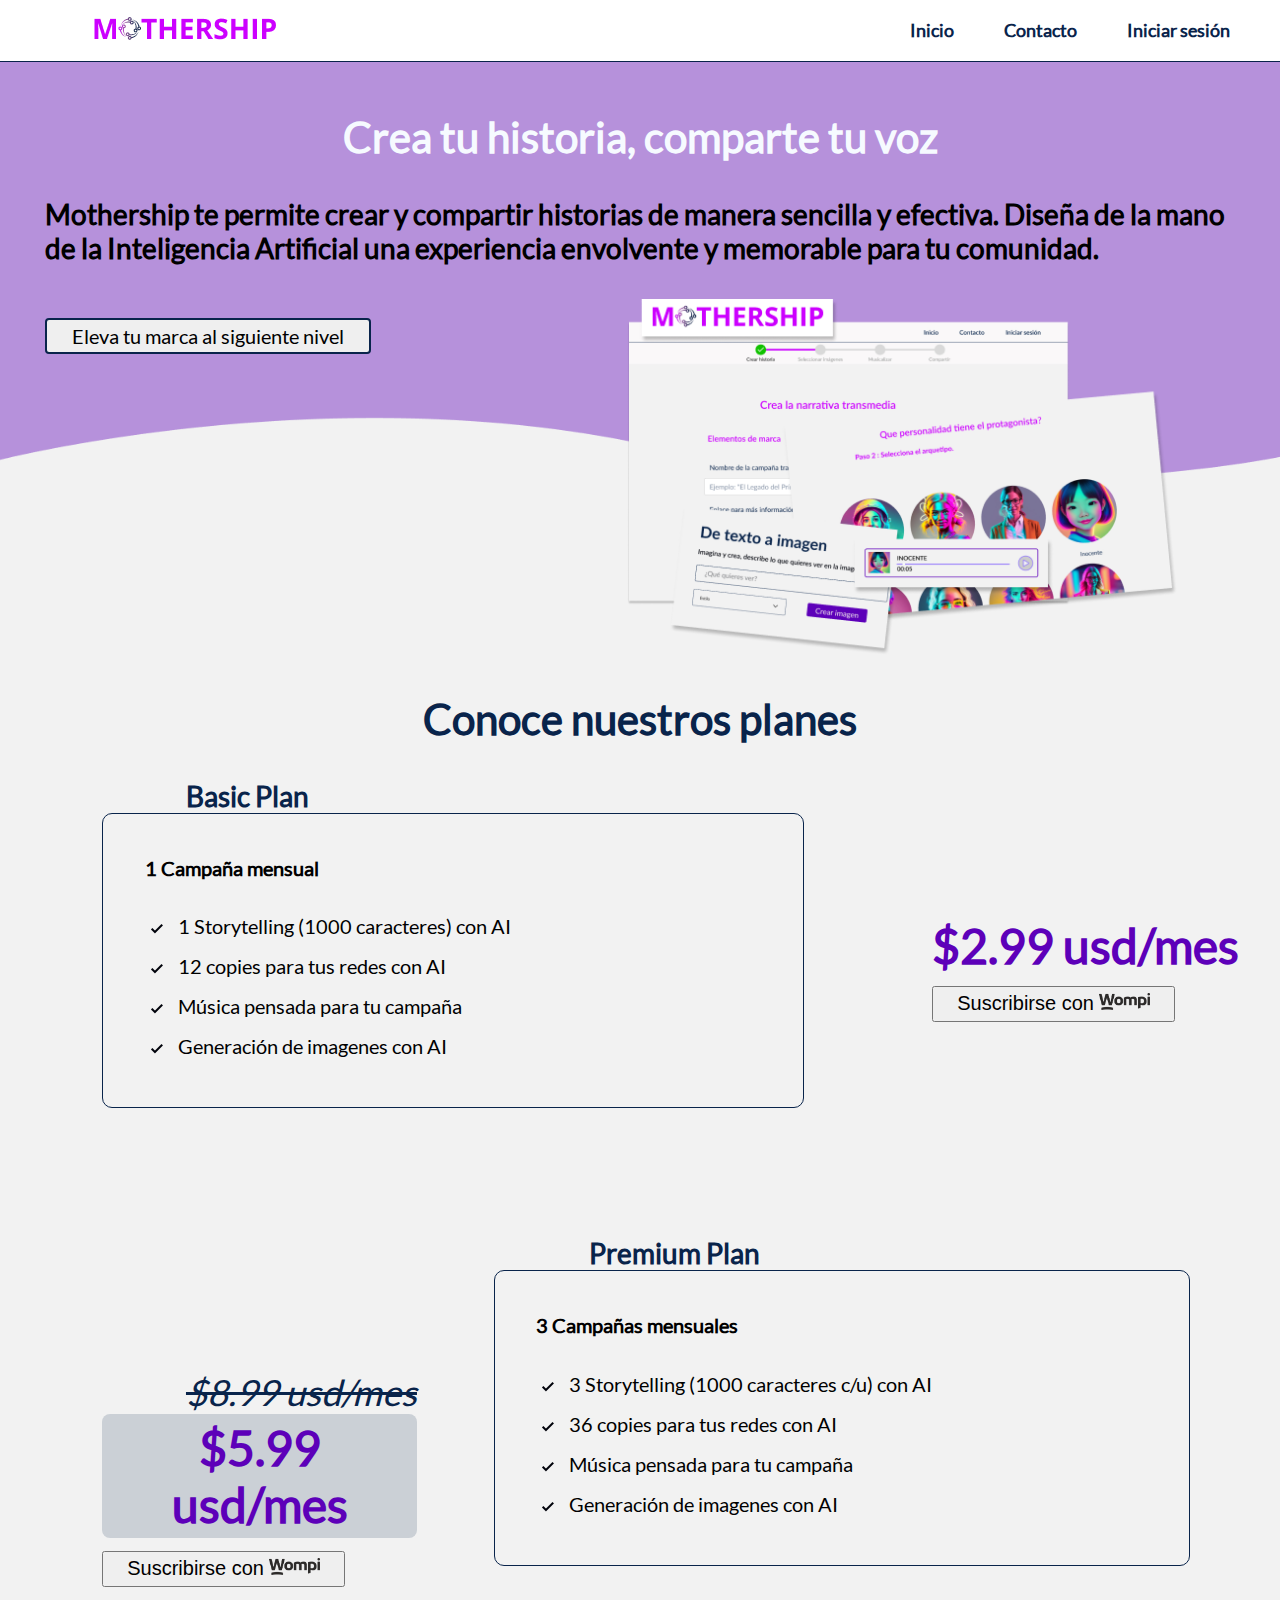
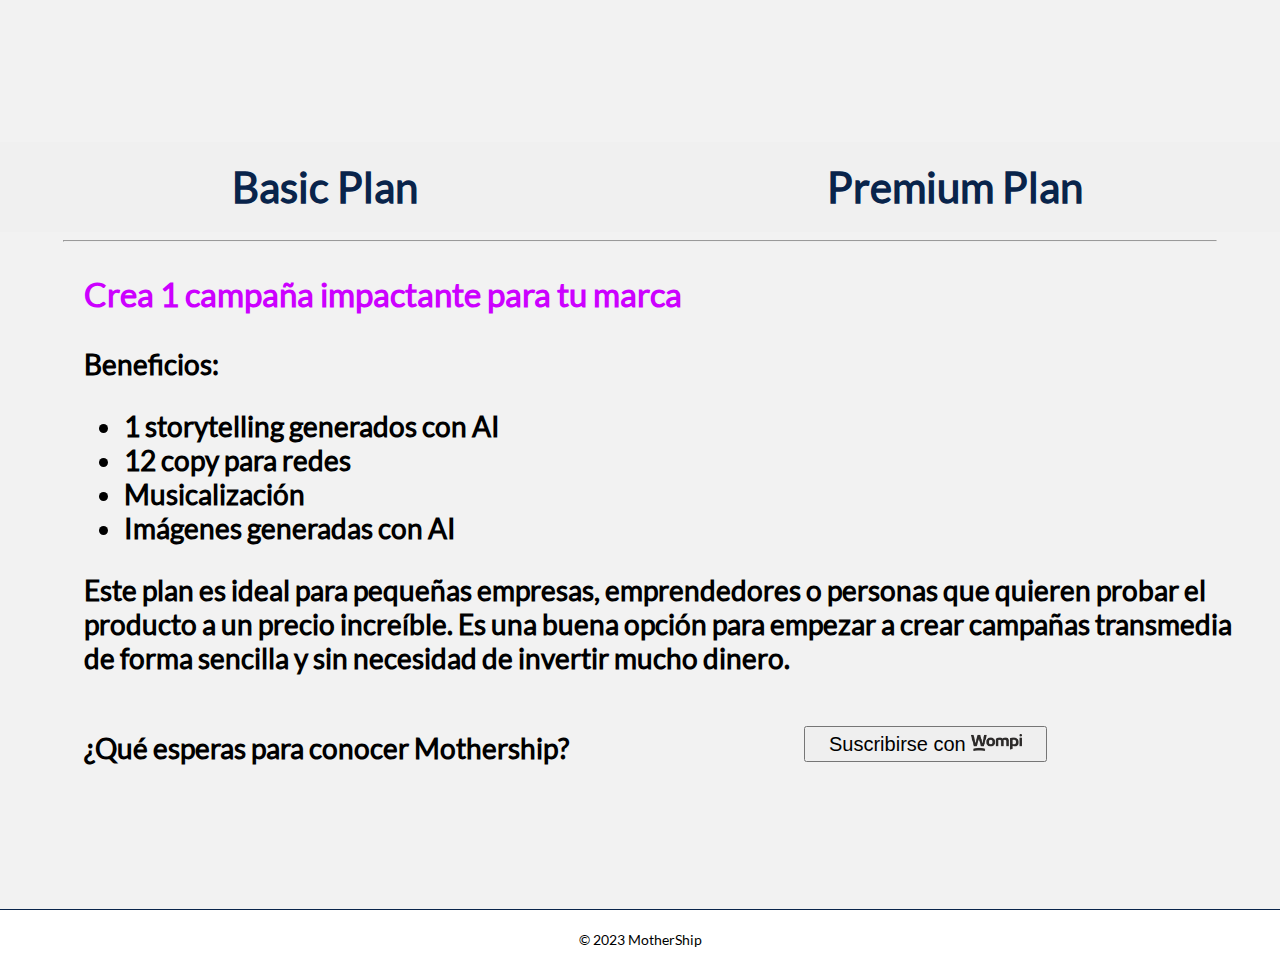
==== index.html @ 2e379091 "cambio" ====
<!DOCTYPE html>
<html lang="en">
<head>
    <meta charset="UTF-8">
    <meta name="viewport" content="width=device-width, initial-scale=1.0">
    <link rel="stylesheet" href="./css/planes.css">
    <title>Conoce nuestros planes</title>
</head>
<body>
    <header>
        <div class="logo">
            <img src="./images/Logo.png" alt="Logo de MotherShip" id="logo">
        </div>
        <nav class="opciones">
            <ul id="nav-list">
                <li><a href="#">Inicio</a></li>
                <li><a href="#">Contacto</a></li>
                <li><a href="#">Iniciar sesión</a></li>
            </ul>
            <div id="menu-icon">&#9776;</div>
        </nav>
        <div id="logout-icon">
            <img src="./images/cerrar.png" alt="Cerrar sesión">
        </div>
    </header>
    <div class="introduccion">
        <div class="introduccion background-image"></div>
        <h2>Crea tu historia, comparte tu voz</h2>
        <p>Mothership te permite crear y compartir historias de manera sencilla y efectiva. Diseña de la mano de la Inteligencia Artificial 
        una experiencia envolvente y memorable para tu comunidad.</p>
        <div class="componentes">
            <div class="boton">
                <button class="button" href="#">Eleva tu marca al siguiente nivel</button>
            </div>
            <div class="screen">
                <img class="screenshot" src="./images/Component1.png" alt="ScreenMothership">
            </div>
          </div>
    </div>

    <div class="infoplanes">
        <h2>Conoce nuestros planes</h2>
        <h3 id="basictitle">Basic Plan</h3>
        <div class="basicplan">
            <div class="infobasicplan">
                <h4>1 Campaña mensual</h4>
                <ul class="list">
                <li>1 Storytelling (1000 caracteres) con AI</li>
                <li>12 copies para tus redes con AI</li>
                <li>Música pensada para tu campaña</li>
                <li>Generación de imagenes con AI</li>
            </ul>
            </div>
            <div class="valorbasic">
                <h2 id="valor1">$2.99 usd/mes</h2>
                <button class="suscribirse">Suscribirse con <img src="./images/Wompi.png"></button>
            </div>
        </div>

        <h3 id="premiumtitle">Premium Plan</h3>
        <div class="premiumplan">
        <div class="valorpremium">
            <p>$8.99 usd/mes</p>
            <h2 id="valor2">$5.99 usd/mes</h2>
            <button class="suscribirse">Suscribirse con <img src="./images/Wompi.png"></button>
        </div>
            <div class="infopremiumplan">
                <h4>3 Campañas mensuales</h4>
                <ul class="list">
                <li>3 Storytelling (1000 caracteres c/u) con AI</li>
                <li>36 copies para tus redes con AI</li>
                <li>Música pensada para tu campaña</li>
                <li>Generación de imagenes con AI</li>
            </ul>
            </div>
        </div>
    </div>

    <div class="tabs-container">
        <div class="tab tab-basic active" onclick="showTab('basic')" id="tabBasic">Basic Plan</div>
        <div class="tab tab-premium active" onclick="showTab('premium')" id="tabPremium">Premium Plan</div>
    </div>
    <hr>
    <div id="basic" class="tab-content active">
        <h3 id="crea1">Crea 1 campaña impactante para tu marca</h3>
        <p>Beneficios:</p>
        <ul>
            <li>1 storytelling generados con AI</li>
            <li>12 copy para redes</li>
            <li>Musicalización</li>
            <li>Imágenes generadas con AI</li>
        </ul>
        <p>Este plan es ideal para pequeñas empresas, emprendedores o personas que quieren probar el producto a un precio increíble. Es una buena opción 
            para empezar a crear campañas transmedia de forma sencilla y sin necesidad de invertir mucho dinero.</p>
        <div class="final">
        <p>¿Qué esperas para conocer Mothership?</p>
        <button class="suscribirse">Suscribirse con <img src="./images/Wompi.png"></button>
    </div>
    </div>

    <div id="premium" class="tab-content">
        <h3 id="crea3">Crea 3 campañas inolvidables para tu comunidad</h3>
        <p>Beneficios:</p>
        <ul>
            <li>3 storytelling generados con AI</li>
            <li>36 copy para redes</li>
            <li>Musicalización e imágenes generadas con AI</li>
            <li>33% de descuento sobre el precio real</li>
        </ul>
        <p>Este plan es ideal para publicistas, grandes empresas, creadores de contenido o community managers. Es una buena 
            opción para empresas que necesitan crear una estrategia de marketing transmedia completa y sostenible</p>
        <div class="final">
        <p>¿Qué esperas para sumarte a Mothership?</p>
        <button class="suscribirse">Suscribirse con <img src="./images/Wompi.png"></button>
    </div>
    </div>

    <footer>
        <div class="copyright">
            <p>© 2023 MotherShip</p>
        </div>
    </footer>

    <script src="./javascript/planes.js"></script>
</body>
</html>
---- css/planes.css ----
@font-face {
    font-family: 'Lato';
    src: url('../fonts/Lato-Regular.ttf') format('truetype');
    font-weight: 400;
    font-style: normal;
}

body {
    background-color:#F2F2F2;
    font-family:'Lato',sans-serif;
    padding: 0;
    margin: 0;
}

header {
    display: flex;
    padding: 0;
    padding-top: 1px;
    padding-left: 83px;
    padding-right: 50px;
    justify-content: space-between;
    align-items: center;
    background-color: white;
    height: 3.75rem;
    border-bottom: 1px solid #09244B;
}

.logo img {
    max-width: 238px;
    height: auto;
}

.opciones ul {
    list-style-type: none;
    padding: 0;
    margin: 0;
    display: flex;
}

.opciones li {
    padding-left: 50px;
}

#menu-icon {
    font-size: 24px;
    cursor: pointer;
    display: none;
}

#logout-icon {
    display: none;
    cursor: pointer;
    align-items: center;
    font-size: 24px;
}

.opciones a {
    text-decoration: none;
    color:#09244B;
    font-weight: bold;
    font-size: 18px;
    line-height: 21.6px;
}

.opciones a:hover {
    text-decoration: underline;
} 

.introduccion {
    background-image: url(../images/Flag.png);
    background-repeat: no-repeat;
    background-position:initial;
    background-size: 100% 70%;
}

h2 {
    text-align: center;
    font-size: 42px;
}

.introduccion h2 {
    color: #F6FAFF;
    margin-top: 0;
    padding-top: 50px;
}

.introduccion p {
    color: 10px #09244B;
    padding-left: 3.5%;
    padding-right: 3.5%;
    font-size: 28px;
    font-weight:600;
}

.componentes {
    display: flex;
    align-items: stretch;
}

.boton {
    width: 50%;
    height: 100%;
    margin-left: 3.5%;
    margin-top: 2%;
}

.button {
    font-size: 20px;
    width: 20.4rem;
    height: 2.25rem;
    font-family:'Lato', sans-serif;
    font-weight: 400;
    border-radius: 4px;
    border:2px solid #09244B;
    cursor: pointer;
}

.screen {
    padding-right: 8%;
    padding-top: 0.5%;
}

.screenshot {
    width: 34.4rem;
    height: 22.3rem;
}

.infoplanes {
    margin-bottom: 10px;
}

.infoplanes h2 {
    color: #09244B ;
}

#basictitle {
    font-size: 1.75rem;
    margin-left: 14.5%;
    color:  #09244B;
    margin-bottom: 0;
}

.infobasicplan {
    width: 43.75rem;
    height: 16.75rem;
    margin-left: 8%;
    margin-right: 10%;
    border: 1px solid #09244B;
    border-radius: 10px;
    padding-bottom: 2%;
}

.infobasicplan h4 {
    margin-top: 6%;
    margin-left: 6%;
    font-size: 1.25rem;
    font-weight: 600;
}

.list {
    list-style-type: none;
}

.list li {
    position: relative;
    margin-left: 4%;
    font-size: 1.25rem;
    padding: 0.5rem;
    font-weight: 400;
    list-style-image: url(/images/icon.png);
}

.basicplan {
    display: flex;
}

.suscribirse img {
    width: 3.155rem;
    height: 1.06rem;
}

#valor1 {
    color: #5D00B9;
    margin-bottom: 6px;
    font-size: 3rem;
}

.valorbasic {
    align-items: center;
    padding-top: 5%;
}

.suscribirse {
    margin-top: 2%;
    width: 15.15rem;
    height: 2.25rem;
    font-size: 1.25rem;
    cursor: pointer;
}

#premiumtitle {
    margin-top: 10%;
    margin-left: 46%;
    color:  #09244B;
    font-size: 1.75rem;
    margin-bottom: 0;  
}


.infopremiumplan {
    width: 43.75rem;
    height: 16.75rem;
    margin-left: 6%;
    margin-right: 7%;
    margin-bottom: 13%;
    border: 1px solid #09244B;
    border-radius: 10px;
    padding-bottom: 2%;
}

.infopremiumplan h4 {
    margin-top: 6%;
    margin-left: 6%;
    font-size: 1.25rem;
    font-weight: 600;
}

.premiumplan {
    display: flex;
}

.valorpremium img {
    height: 16.96px;
}

#valor2 {
    color: #5D00B9;
    margin-bottom: 6px;
    font-size: 3rem;
    background-color: #09244b2a;
    padding: 5px;
    border-radius: 8px;
    margin-top: 0;
}

.valorpremium {
    margin-left: 8%;
    align-items: center;
    padding-top: 5%;
}

.valorpremium p {
    font-size: 2.25rem;
    text-decoration: line-through;
    font-style: italic;
    text-align: right;
    margin-bottom: 0;
    color: #09244B;
}


hr {
    color: 2px solid #09244B;
    width: 90%;
}

.tabs-container {
    display: flex;
    justify-content: space-between;
    background-color: #f0f0f0;
    padding: 10px;
}

.tab {
    cursor: pointer;
    width: 50%;
    text-align: center;
    padding: 10px;
    font-size: 2.625rem;
    font-weight: 700;
    color:  #CC00FF;
}

#basic,
#premium {
    padding-top: 0;
    margin-left: 5%;
    font-size: 1.75rem;
    font-weight: 600;
}

#basic h3,
#premium h3{
    color:#CC00FF
}

.tab-content {
    display: none;
    padding: 20px;
    border-top: none;
}

.tab-content.active {
    display: block;
}

#tabBasic.active {
    order: 1;
    color: #09244B;
}

#tabPremium.active {
    order: 2;
    color: #09244B;
}

.final {
    display: flex;
}

.final button {
    margin-left: 20%;
}

footer {
    display: flex;
    justify-content: space-between;
    align-items: center;
    place-items: center;
    text-align: center;
    background-color: white;
    height: 3.75rem;
    margin-top: 6rem;
    border-top:1px solid #09244B;
}

.copyright {
    width: 100%;
    color: 1px #09244B;
}

.copyright p {
    font-size: 0.875rem;
}

@media only screen and (max-width: 640px) {
    
    header {
        padding-left: 10px;
        padding-right: 10px;
    }
    
    .logo {
        order: 2;
        text-align: center;
    }
    
    .opciones ul {
        display: none;
        flex-direction: column;
        position: absolute;
        top: 60px;
        left: 10px;
        background-color: #f8f8f8;
        padding: 10px;
        border-radius: 5px;
        box-shadow: 0 0 10px rgba(0, 0, 0, 0.1);
    }
    
    #nav-list.show {
        display: flex;
    }
    
    .opciones li {
        margin: 5px 0;
    }
    
    #menu-icon {
        display: block;
    }
    
    #logout-icon {
        display: block;
        order: 3;
    }
}
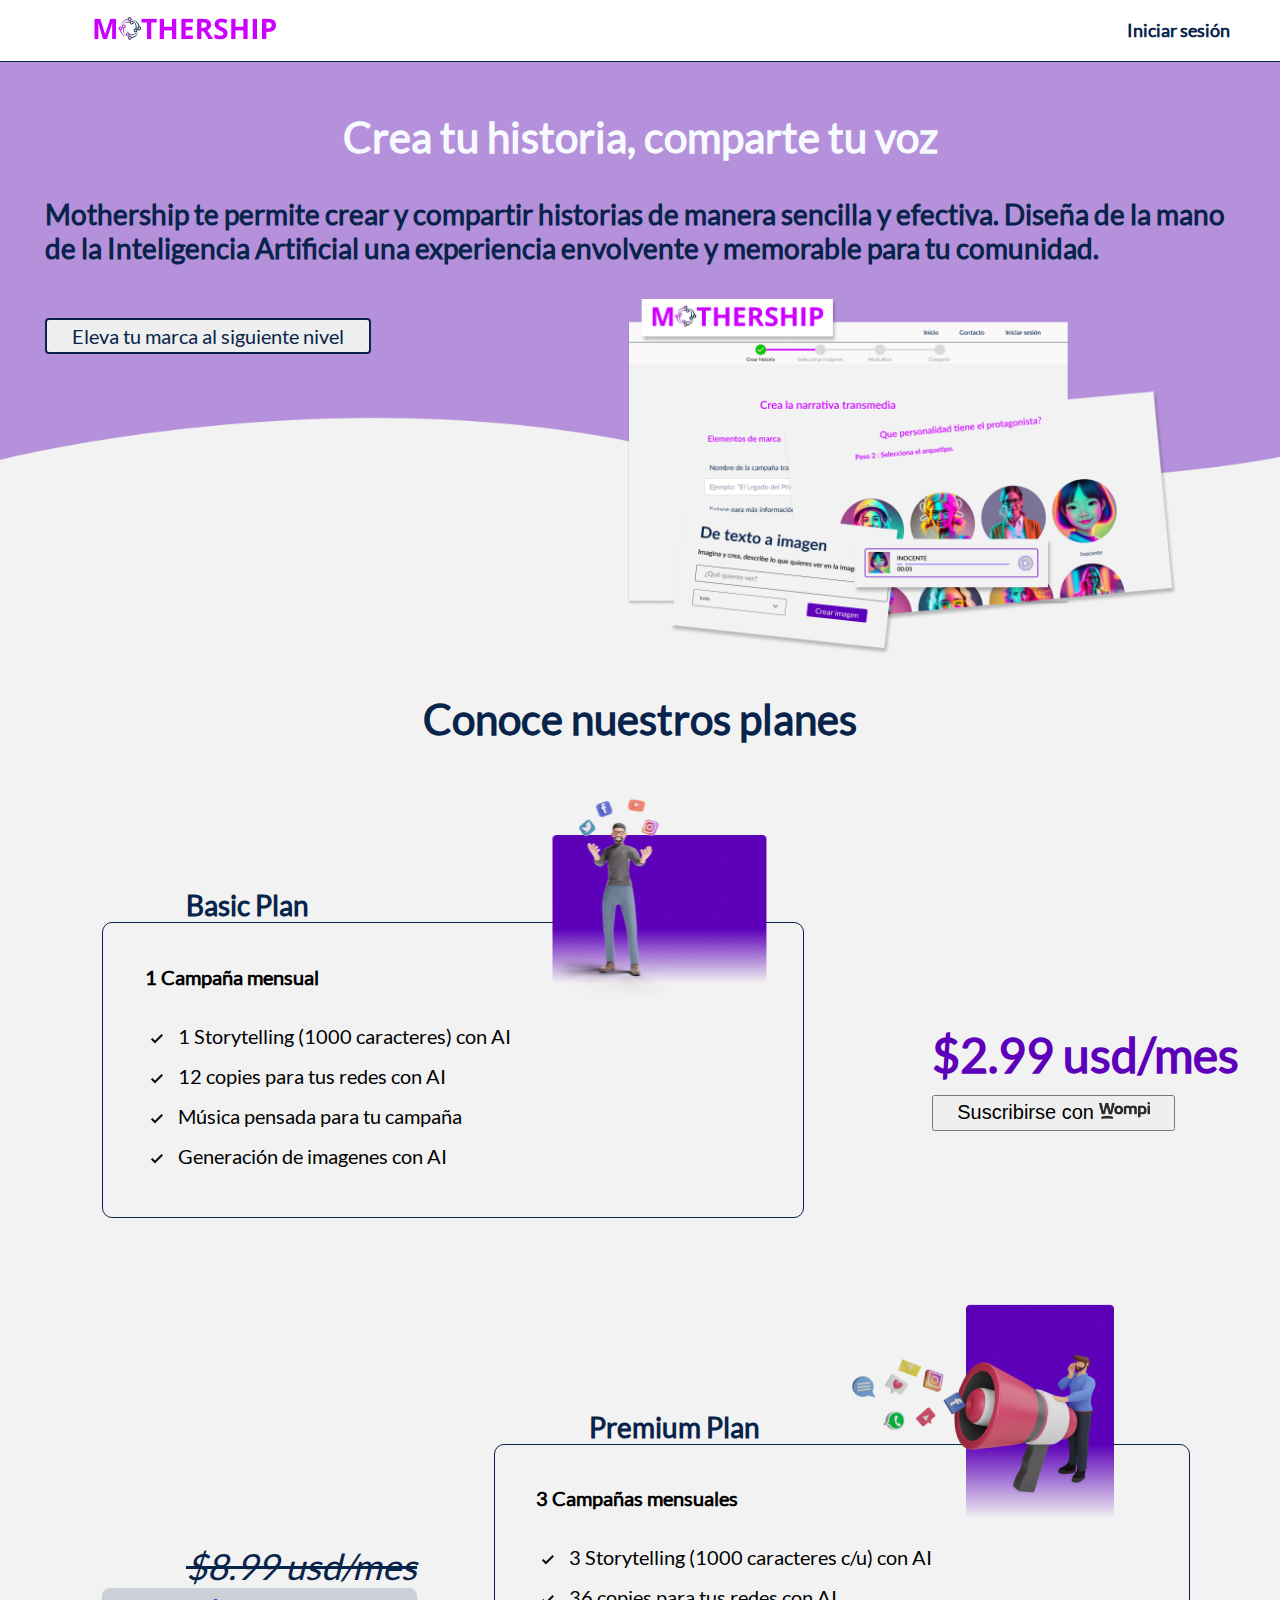
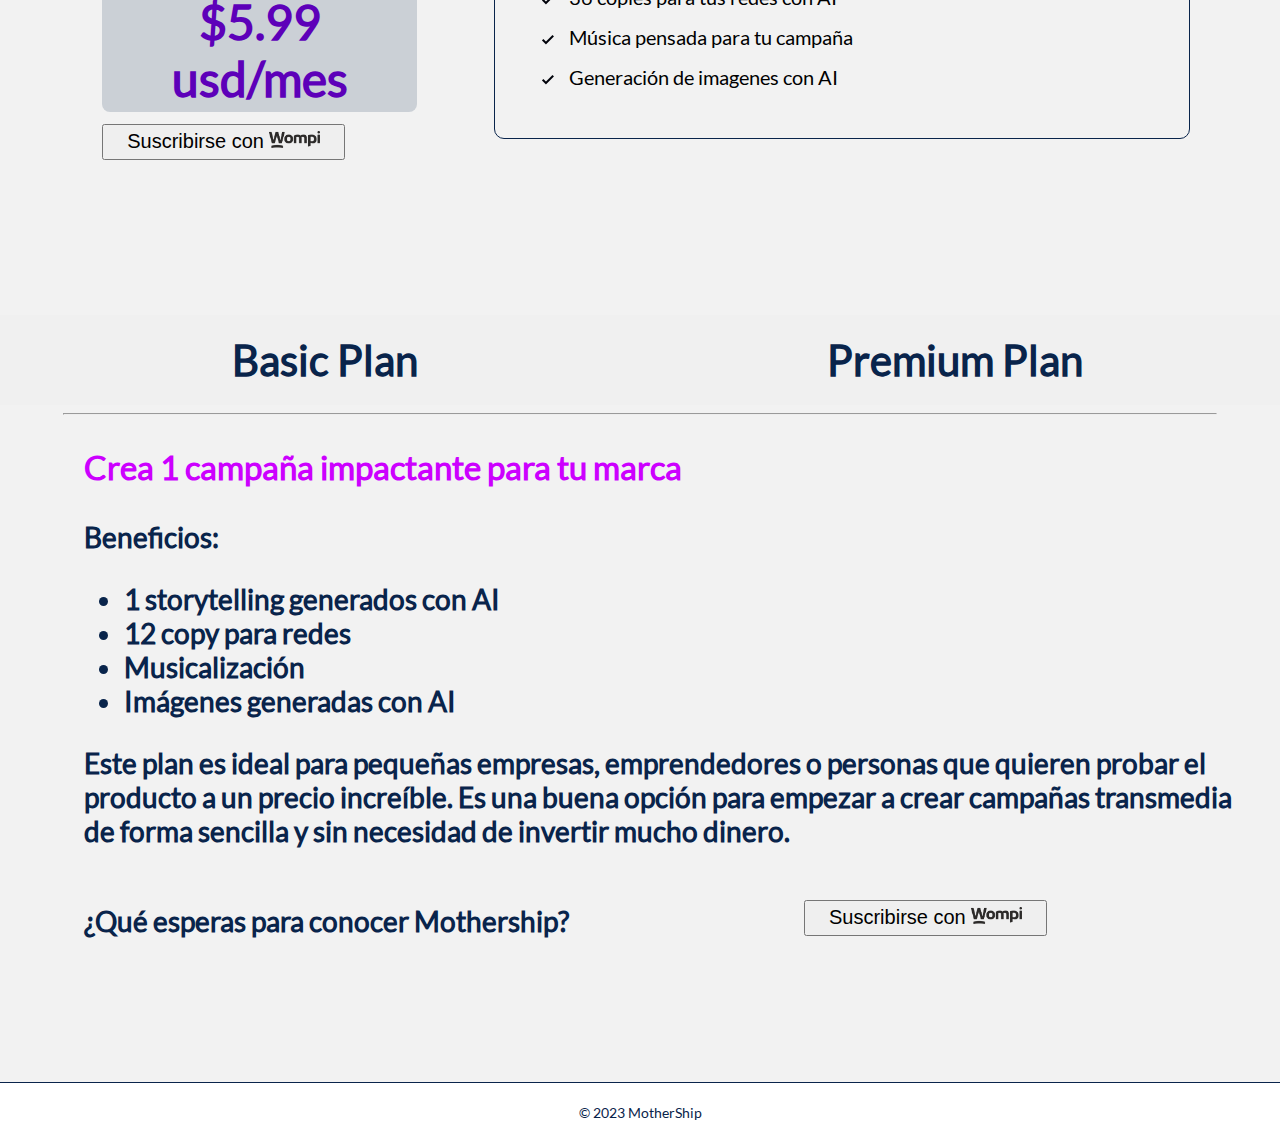
==== commit 61a19157: "responsive e img faltantes" ====
--- a/index.html
+++ b/index.html
@@ -13,8 +13,6 @@
         </div>
         <nav class="opciones">
             <ul id="nav-list">
-                <li><a href="#">Inicio</a></li>
-                <li><a href="#">Contacto</a></li>
                 <li><a href="#">Iniciar sesión</a></li>
             </ul>
             <div id="menu-icon">&#9776;</div>
@@ -41,6 +39,7 @@
     <div class="infoplanes">
         <h2>Conoce nuestros planes</h2>
         <h3 id="basictitle">Basic Plan</h3>
+        <img src="./images/image1.png" alt="imagenbasicplan" class="imagen1">
         <div class="basicplan">
             <div class="infobasicplan">
                 <h4>1 Campaña mensual</h4>
@@ -53,16 +52,21 @@
             </div>
             <div class="valorbasic">
                 <h2 id="valor1">$2.99 usd/mes</h2>
+            <div class="botonwompi1">
                 <button class="suscribirse">Suscribirse con <img src="./images/Wompi.png"></button>
             </div>
         </div>
+        </div>
 
         <h3 id="premiumtitle">Premium Plan</h3>
+        <img src="./images/image2.png" alt="imagenpremiumplan" class="imagen2">
         <div class="premiumplan">
         <div class="valorpremium">
-            <p>$8.99 usd/mes</p>
-            <h2 id="valor2">$5.99 usd/mes</h2>
-            <button class="suscribirse">Suscribirse con <img src="./images/Wompi.png"></button>
+            <p>$8.99 usd/mes</p>  
+            <div class="valor2"><h2 id="valor2">$5.99 usd/mes</h2></div>
+            <div class="botonwompi2">
+                <button class="suscribirse">Suscribirse con <img src="./images/Wompi.png"></button>
+            </div>
         </div>
             <div class="infopremiumplan">
                 <h4>3 Campañas mensuales</h4>
--- a/css/planes.css
+++ b/css/planes.css
@@ -75,20 +75,24 @@
 
 h2 {
     text-align: center;
-    font-size: 42px;
+    font-size: 2.625rem;
 }
 
 .introduccion h2 {
     color: #F6FAFF;
     margin-top: 0;
-    padding-top: 50px;
+    padding-top: 3.125rem;
+}
+
+p {
+    color: #09244B;
 }
 
 .introduccion p {
-    color: 10px #09244B;
+    color: 1px solid #09244bc4;
     padding-left: 3.5%;
     padding-right: 3.5%;
-    font-size: 28px;
+    font-size: 1.75rem;
     font-weight:600;
 }
 
@@ -105,6 +109,7 @@
 }
 
 .button {
+    color: #09244B;
     font-size: 20px;
     width: 20.4rem;
     height: 2.25rem;
@@ -131,6 +136,7 @@
 
 .infoplanes h2 {
     color: #09244B ;
+    margin-bottom: 9rem;
 }
 
 #basictitle {
@@ -138,6 +144,21 @@
     margin-left: 14.5%;
     color:  #09244B;
     margin-bottom: 0;
+}
+
+.imagen1 {
+    width: 13.625rem;
+    height: 13.75rem;
+    position: absolute;
+    right: 50%;
+    transform: translateX(58%) translateY(-65%);
+    z-index: 10;
+}
+
+.basicplan {
+    display: flex;
+    position: relative;
+    margin-bottom: 12rem;
 }
 
 .infobasicplan {
@@ -170,9 +191,7 @@
     list-style-image: url(/images/icon.png);
 }
 
-.basicplan {
-    display: flex;
-}
+
 
 .suscribirse img {
     width: 3.155rem;
@@ -227,6 +246,16 @@
 
 .premiumplan {
     display: flex;
+    position: relative;
+}
+
+.imagen2 {
+    width: 18.75rem;
+    height: 13.375rem;
+    position: absolute;
+    right: 50%;
+    transform: translateX(165%) translateY(-65%);
+    z-index: 10;
 }
 
 .valorpremium img {
@@ -287,6 +316,7 @@
     margin-left: 5%;
     font-size: 1.75rem;
     font-weight: 600;
+    color: #09244B;
 }
 
 #basic h3,
@@ -353,6 +383,10 @@
     .logo {
         order: 2;
         text-align: center;
+    }
+
+    .introduccion {
+        background-size: 100% 95%;
     }
     
     .opciones ul {
@@ -383,4 +417,192 @@
         display: block;
         order: 3;
     }
+
+    .imagen1 {
+        width: 10.625rem;
+        height: 10.75rem;
+        transform: translateX(90%) translateY(-90%);
+    
+    }
+
+    .imagen2 {
+        width: 15.75rem;
+        height: 10.375rem;
+        transform: translateX(70%) translateY(-90%);
+    
+    }
+}
+
+@media screen and (min-width: 641px) and (max-width: 850px) {
+    .imagen1 {
+        transform: translateX(120%) translateY(-90%);
+    
+    }
+
+    .imagen2 {
+        transform: translateX(95%) translateY(-84%);
+    
+    }
+}
+
+@media screen and (max-width: 850px) {
+    .screenshot {
+        display: none;
+    }
+
+    .introduccion h2 {
+        font-size: 2rem;
+        padding-top: 1rem;
+    }
+
+    .introduccion p {
+        font-size: 1.3rem;
+    }
+
+    h2 {
+        font-size: 2rem;
+        margin-top: 5rem; 
+    }
+
+    .basicplan,
+    .premiumplan {
+        flex-direction: column;
+    }
+
+    .botonwompi1,
+    .botonwompi2 {
+        width: 100%;
+        text-align: center;
+    }
+
+    .suscribirse {
+        align-items: center;
+    }
+
+    .infobasicplan,
+    .infopremiumplan {
+        width: 90%;
+        height: auto;
+        margin-left: 5%;
+    }
+
+    .infopremiumplan {
+        margin-bottom: 0;
+    }
+
+    #valor1,
+    #valor2 {
+        margin-top: 0;
+        font-size: 2rem;
+    }
+
+
+    .valor2 {
+        margin-left: 20%;
+        margin-right: 20%;
+    }
+
+
+    #basictitle,
+    #premiumtitle {
+        font-size: 1.4rem;
+        margin-left: 5%;
+        margin-bottom: 2rem;
+    }
+
+    .valorpremium {
+        order: 2;
+        margin-left: 0;
+    }
+
+    .valorpremium p {
+        margin-top: 0;
+        text-align: center;
+        font-size: 1.5rem;
+        margin-bottom: 1rem;
+    }
+
+    .list li {
+        font-size: 1rem;
+
+    }
+
+    .tab {
+        font-size: 1.4rem;
+    }
+
+    .tabs-container {
+        margin-top: 15%;
+    }
+
+    #crea1,
+    #crea3 {
+        font-size: 1.4rem;
+    }
+
+    #basic,
+    #premium {
+        font-size: 1rem;
+    }
+
+    .final {
+        flex-direction: column;
+        align-items: center;
+    }
+
+    .final button {
+        margin: 0;
+    }
+
+
+
+}
+
+@media screen and (min-width: 641px) and (max-width: 1030px) {
+
+    .introduccion {
+        background-size: 100% 90%;
+    }
+}
+
+
+@media screen and (max-width: 1030px) {
+    .screen img {
+        width: 100%;
+        height: auto;
+    }
+
+    .boton {
+        width: 100%;
+        text-align: center;
+    }
+    
+}
+
+@media screen and (min-width: 851px) and (max-width:1029px) {
+
+
+    .imagen1 {
+        width: 10.625rem;
+        height: 10.75rem;
+        transform: translateX(50%) translateY(-65%);
+    
+    }
+
+    .imagen2 {
+        width: 15.75rem;
+        height: 10.375rem;
+        transform: translateX(145%) translateY(-65%);
+    
+    }
+    
+    }
+
+
+@media screen and (min-width: 1030px) and (max-width:1130px) {
+
+.imagen2 {
+    transform: translateX(150%) translateY(-65%);
+}
+
 }